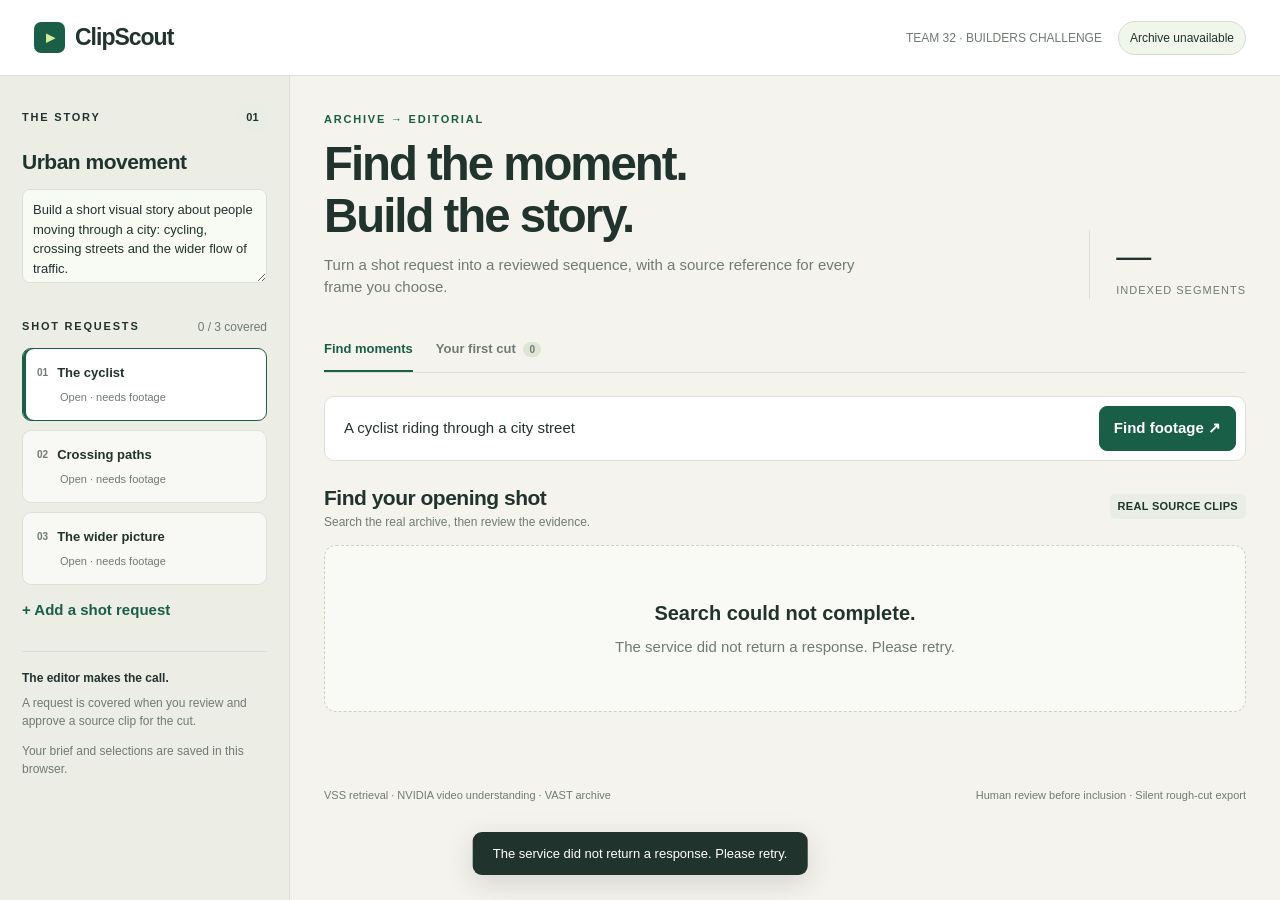
==== index.html @ ff52cc29 "Build ClipScout editorial desk with reviewed MP4 export" ====
<!doctype html>
<html lang="en">
<head><meta charset="utf-8"><meta name="viewport" content="width=device-width, initial-scale=1"><title>ClipScout — From a brief to a first cut</title>
<style>
:root{--ink:#20332d;--muted:#6f7b72;--paper:#f4f3ed;--line:#dddeda;--green:#195e46;--lime:#d4ee95;--orange:#d95b37}*{box-sizing:border-box}body{margin:0;background:var(--paper);color:var(--ink);font:15px/1.5 'Segoe UI',Arial,sans-serif}button,input,textarea{font:inherit}button{cursor:pointer;border:1px solid var(--line);background:white;border-radius:8px;padding:10px 14px;color:var(--ink);font-weight:600}button:hover{border-color:var(--green);background:#f1f6ed}button:disabled{opacity:.45;cursor:not-allowed}button.primary{background:var(--green);border-color:var(--green);color:white}button.dark{background:var(--ink);color:white;border-color:var(--ink)}button.small{font-size:12px;padding:6px 10px}button.text{background:transparent;border:0;padding:5px 0;color:var(--green)}input,textarea{border:1px solid var(--line);background:#fff;border-radius:8px;padding:10px;width:100%;color:var(--ink)}textarea{resize:vertical}h1,h2,h3,p{margin:0}h1{font-size:clamp(32px,3.7vw,52px);line-height:1.1;letter-spacing:-2px;font-weight:650}h2{font-size:21px;letter-spacing:-.5px}h3{font-size:16px}.muted{color:var(--muted)}.eyebrow{font-size:11px;letter-spacing:1.8px;font-weight:750;text-transform:uppercase}.tag{display:inline-block;font-size:11px;font-weight:650;padding:4px 8px;border-radius:5px;background:#e9eee5;letter-spacing:.3px}.pill{display:inline-flex;gap:8px;align-items:center;padding:7px 11px;border:1px solid #d3ddd1;border-radius:30px;background:#f1f6eb;font-size:12px}.dot{width:7px;height:7px;background:#6d9829;border-radius:50%}header{height:76px;background:#fff;border-bottom:1px solid var(--line);display:flex;align-items:center;justify-content:space-between;padding:0 34px;gap:20px}.brand{display:flex;align-items:center;gap:10px;font-size:23px;font-weight:750;letter-spacing:-1px}.brand-icon{height:31px;width:31px;border-radius:7px;background:var(--green);display:grid;place-items:center;color:var(--lime);font-size:17px}.header-right{display:flex;gap:16px;align-items:center}.team{font-size:12px;color:var(--muted)}.layout{display:grid;grid-template-columns:290px 1fr;min-height:calc(100vh - 76px)}aside{padding:29px 22px;background:#eceee6;border-right:1px solid var(--line)}.aside-top{display:flex;justify-content:space-between;align-items:center;margin-bottom:16px}.brief{font-size:13px;background:#f8faf4;min-height:94px}.section-label{margin:28px 0 12px;display:flex;justify-content:space-between;align-items:center}.shot{display:block;width:100%;text-align:left;padding:14px;margin-bottom:9px;background:#f8f9f4;border:1px solid #dce1d5;border-radius:9px;font-size:13px;font-weight:500}.shot.active{border-color:var(--green);box-shadow:inset 3px 0 var(--green);background:white}.shot-top{display:flex;gap:9px;align-items:center;margin-bottom:7px}.shot-number{font-size:10px;color:var(--muted);font-weight:700}.shot-state{display:block;font-size:11px;color:var(--muted);margin-left:23px}.shot-state.done{color:var(--green)}.aside-note{font-size:12px;color:var(--muted);margin-top:25px;border-top:1px solid var(--line);padding-top:17px}main{padding:35px 34px 24px;min-width:0}.hero{display:flex;align-items:flex-end;justify-content:space-between;gap:24px;margin-bottom:28px}.hero p{margin-top:12px;max-width:540px;color:var(--muted)}.hero .eyebrow{color:var(--green);margin-bottom:10px}.metric{flex-shrink:0;border-left:1px solid var(--line);padding-left:26px}.metric strong{font-size:35px;letter-spacing:-1px;font-weight:500}.metric p{font-size:11px;letter-spacing:1px;margin-top:0;text-transform:uppercase}.tabs{display:flex;gap:23px;border-bottom:1px solid var(--line);margin-bottom:23px}.tab{border:0;border-radius:0;padding:12px 0;background:transparent;font-size:13px;color:var(--muted);border-bottom:2px solid transparent}.tab.active{color:var(--green);border-color:var(--green)}.tab-count{font-size:10px;background:#dde5d5;padding:2px 6px;border-radius:20px;margin-left:4px}.searchbox{display:flex;gap:10px;background:#fff;padding:9px;border:1px solid var(--line);border-radius:10px}.searchbox input{border:0;outline:none;min-width:0}.searchbox button{flex-shrink:0}.results-head{display:flex;justify-content:space-between;align-items:center;margin:21px 0 14px;gap:15px}.results-head p{font-size:12px;color:var(--muted)}.grid{display:grid;grid-template-columns:repeat(3,minmax(0,1fr));gap:17px}.clip{border:1px solid var(--line);border-radius:11px;overflow:hidden;background:white}.preview{aspect-ratio:16/9;background:#1c2924;position:relative;cursor:pointer}.preview video{width:100%;height:100%;object-fit:contain;display:block}.preview .duration{position:absolute;bottom:9px;right:9px;background:#1b2829d9;color:white;padding:2px 6px;font-size:11px;border-radius:4px}.preview .play{position:absolute;inset:0;display:grid;place-items:center;pointer-events:none}.preview .play span{border:1px solid #ffffff88;background:#0005;color:white;border-radius:50%;width:38px;height:38px;display:grid;place-items:center;font-size:13px}.clip-body{padding:14px}.clip-top{display:flex;justify-content:space-between;gap:6px;align-items:center}.clip .location{font-size:11px;text-transform:uppercase;letter-spacing:1px;color:var(--green);font-weight:700}.score{font-size:10px;color:var(--muted)}.clip h3{margin:9px 0 7px;overflow-wrap:anywhere;font-size:13px}.description{font-size:12px;color:var(--muted);height:54px;overflow:hidden;display:-webkit-box;-webkit-line-clamp:3;-webkit-box-orient:vertical;line-height:18px}.clip-foot{border-top:1px solid #edf0e7;margin-top:13px;padding-top:11px;display:flex;align-items:center;justify-content:space-between;gap:8px;font-size:11px}.empty{padding:52px 20px;text-align:center;border:1px dashed #c9d1c1;border-radius:12px;background:#f9faf6;color:var(--muted)}.empty strong{display:block;color:var(--ink);font-size:20px;margin-bottom:8px}.loader{display:inline-block;width:19px;height:19px;border:2px solid #d6decf;border-top-color:var(--green);border-radius:50%;animation:spin .8s linear infinite;margin-right:8px;vertical-align:middle}@keyframes spin{to{transform:rotate(360deg)}}.statusbar{min-height:24px;font-size:12px;color:var(--muted);margin-top:16px}.cut-layout{display:grid;grid-template-columns:minmax(0,1fr) 310px;gap:24px}.cut-player{background:#182720;border-radius:12px;overflow:hidden;min-height:230px;display:grid;place-items:center;color:#b6c4b9}.cut-player video{width:100%;max-height:390px;display:block}.sequence{display:flex;gap:9px;margin-top:14px;overflow:auto;padding-bottom:8px}.sequence-item{min-width:145px;max-width:175px;background:#fff;border:1px solid var(--line);border-radius:8px;padding:12px;font-size:12px}.sequence-item.playing{border:2px solid var(--green)}.sequence-item .controls{display:flex;gap:5px;margin-top:11px}.export-box{background:white;border:1px solid var(--line);border-radius:12px;padding:20px}.export-box p{font-size:12px;color:var(--muted);margin:10px 0 16px}.export-box button{width:100%;margin-top:9px}.export-link{display:block;margin-top:10px;padding:11px;background:var(--lime);color:var(--ink);font-weight:700;text-align:center;border-radius:7px;text-decoration:none}.export-status{font-size:12px;margin-top:14px;overflow-wrap:anywhere}.provenance{font-size:12px;color:var(--muted);padding-top:20px;margin-top:25px;border-top:1px solid var(--line)}dialog{border:1px solid var(--line);border-radius:15px;width:min(880px,94vw);padding:0;box-shadow:0 30px 100px #10231f40;color:var(--ink)}dialog::backdrop{background:#16261fc0;backdrop-filter:blur(3px)}.dialog-head{padding:18px 22px;display:flex;justify-content:space-between;align-items:center;border-bottom:1px solid var(--line)}.review-grid{display:grid;grid-template-columns:1.25fr 1fr}.review-video{background:#15261f;display:flex;align-items:center}.review-video video{width:100%}.review-info{padding:22px;max-height:420px;overflow:auto}.review-info p{font-size:13px;margin:12px 0}.source{font:11px/1.5 Consolas,monospace;overflow-wrap:anywhere;background:#f1f4ed;padding:10px;border-radius:7px}.review-footer{padding:18px 22px;border-top:1px solid var(--line);display:flex;align-items:center;justify-content:space-between;gap:20px}.review-footer label{font-size:12px;display:flex;align-items:center;gap:8px}.review-footer input{width:auto}.toast{position:fixed;bottom:25px;left:50%;transform:translateX(-50%);background:#20332d;color:white;padding:12px 20px;border-radius:9px;box-shadow:0 8px 30px #0002;z-index:20;font-size:13px;max-width:90vw}.footer{font-size:11px;color:var(--muted);display:flex;justify-content:space-between;gap:16px;margin-top:35px}.hidden{display:none!important}@media(max-width:1200px){.grid{grid-template-columns:repeat(2,minmax(0,1fr))}.layout{grid-template-columns:255px 1fr}.cut-layout{grid-template-columns:1fr}.hero .metric{display:none}}@media(max-width:760px){header{padding:0 18px}.layout{display:block}aside{border-right:0;border-bottom:1px solid var(--line);padding:20px}.shot-list{display:flex;gap:8px;overflow:auto}.shot{min-width:190px}.aside-note,.section-label{margin-top:14px}main{padding:24px 18px}.grid{grid-template-columns:1fr}.header-right .team{display:none}.review-grid{grid-template-columns:1fr}.review-info{max-height:260px}.review-footer{align-items:flex-start}.hero h1{font-size:36px}.footer{flex-direction:column}}
</style></head>
<body>
<header><div class="brand"><span class="brand-icon">▸</span>ClipScout</div><div class="header-right"><span class="team">TEAM 32 · BUILDERS CHALLENGE</span><span class="pill" id="connection"><span class="dot"></span>Connecting to archive</span></div></header>
<div class="layout"><aside><div class="aside-top"><span class="eyebrow">The story</span><span class="tag">01</span></div><h2 style="margin-bottom:12px">Urban movement</h2><label class="hidden" for="brief">Story brief</label><textarea id="brief" class="brief" aria-label="Story brief">Build a short visual story about people moving through a city: cycling, crossing streets and the wider flow of traffic.</textarea><div class="section-label"><span class="eyebrow">Shot requests</span><span class="muted" id="coverage" style="font-size:12px">0 / 3 covered</span></div><div id="shot-list" class="shot-list"></div><button id="add-shot" class="text">+ Add a shot request</button><div class="aside-note"><strong style="color:var(--ink)">The editor makes the call.</strong><p style="margin-top:7px">A request is covered when you review and approve a source clip for the cut.</p><p style="margin-top:12px">Your brief and selections are saved in this browser.</p></div></aside>
<main><section class="hero"><div><div class="eyebrow">Archive → editorial</div><h1>Find the moment.<br>Build the story.</h1><p>Turn a shot request into a reviewed sequence, with a source reference for every frame you choose.</p></div><div class="metric"><strong id="archive-count">—</strong><p>Indexed segments</p></div></section>
<nav class="tabs"><button id="find-tab" class="tab active">Find moments</button><button id="cut-tab" class="tab">Your first cut <span class="tab-count" id="cut-count">0</span></button></nav>
<section id="find-panel"><form id="search-form" class="searchbox"><input id="query" aria-label="Describe a shot" placeholder="Describe the scene your story needs…" maxlength="600"><button id="search-button" class="primary" type="submit">Find footage ↗</button></form><div class="results-head"><div><h2 id="result-title">Find your opening shot</h2><p id="result-subtitle">Search the real archive, then review the evidence.</p></div><span class="tag">REAL SOURCE CLIPS</span></div><div id="results" class="grid"></div><button id="mark-gap" class="small hidden" style="margin-top:16px">None fit — mark a scene gap</button><div id="search-state" class="statusbar"></div></section>
<section id="cut-panel" class="hidden"><div class="results-head"><div><h2>Your reviewed sequence</h2><p id="cut-summary">Only editor-approved clips appear here.</p></div><button id="play-cut" class="small">▶ Play sequence</button></div><div class="cut-layout"><div><div class="cut-player"><video id="cut-video" controls playsinline class="hidden"></video><span id="cut-placeholder">Review a clip to begin your first cut.</span></div><div id="sequence" class="sequence"></div></div><div class="export-box"><span class="eyebrow">Deliver a cut</span><h2 style="margin-top:8px">Ready for review.</h2><p>Export the selected shots in order as a silent 720p MP4. Source IDs and original In/Out points travel with the shot list.</p><button id="render-button" class="primary" disabled>Render MP4</button><button id="shotlist-button" disabled>Download source shot list</button><div id="export-status" class="export-status"></div></div></div><div class="provenance">Archive montage: sources may come from different locations and capture times. Timecodes refer to the original parent clips. This sequence does not imply a continuous event.</div></section>
<div class="footer"><span>VSS retrieval · NVIDIA video understanding · VAST archive</span><span>Human review before inclusion · Silent rough-cut export</span></div></main></div>
<dialog id="review"><div class="dialog-head"><div><span class="eyebrow">Evidence review</span><h3 id="review-title" style="margin-top:4px"></h3></div><button id="close-review" class="small" aria-label="Close review">✕</button></div><div class="review-grid"><div class="review-video"><video id="review-video" controls playsinline></video></div><div class="review-info"><span class="tag" id="review-location"></span><p id="review-range"></p><p id="review-description"></p><p class="muted">AI-generated description. Verify what is visible in the clip.</p><div class="source" id="review-source"></div></div></div><div class="review-footer"><label><input type="checkbox" id="verified">I reviewed this clip and it fits the shot request.</label><button id="approve" class="primary" disabled>Approve for cut</button></div></dialog>
<dialog id="add-dialog"><div class="dialog-head"><h2>Add a shot request</h2><button id="close-add" class="small">✕</button></div><form id="add-form" style="padding:22px"><label for="new-label">Short label</label><input id="new-label" required maxlength="50" placeholder="e.g. Establishing shot" style="margin:6px 0 15px"><label for="new-query">Describe what should be visible</label><textarea id="new-query" required minlength="3" maxlength="600" placeholder="e.g. A wide view of vehicles moving through an intersection" style="margin:6px 0 15px"></textarea><button class="primary" type="submit">Add request</button></form></dialog>
<div id="toast" class="toast hidden" role="status"></div>
<script>
'use strict';
const $=id=>document.getElementById(id), esc=s=>String(s??'').replace(/[&<>"']/g,c=>({'&':'&amp;','<':'&lt;','>':'&gt;','"':'&quot;',"'":'&#39;'}[c]));
const base=location.pathname.includes('/app')?location.pathname.slice(0,location.pathname.indexOf('/app')+4):'';
const api=(p)=>base+'/api/'+p, media=id=>api('media?id='+encodeURIComponent(id));
const defaults=[{id:'cyclist',label:'The cyclist',query:'A cyclist riding through a city street'},{id:'crossing',label:'Crossing paths',query:'Pedestrians crossing a street at a crosswalk'},{id:'traffic',label:'The wider picture',query:'A wide view of moving traffic on a highway'}];
let saved={};try{saved=JSON.parse(localStorage.getItem('clipscout-editorial-v1')||'{}')}catch(e){}
let shots=Array.isArray(saved.shots)&&saved.shots.length?saved.shots:defaults, cut=Array.isArray(saved.cut)?saved.cut:[], active=shots[0].id, results=[], reviewing=null, busy=false, playIndex=0, playingSequence=false, renderJob=null;
if(saved.brief)$('brief').value=saved.brief;
const fmt=s=>`${Math.floor(s/60).toString().padStart(2,'0')}:${Math.floor(s%60).toString().padStart(2,'0')}`;
function save(){try{localStorage.setItem('clipscout-editorial-v1',JSON.stringify({shots,cut,brief:$('brief').value}))}catch(e){notify('Browser storage is unavailable; export your shot list before leaving.')}}
function notify(s){$('toast').textContent=s;$('toast').classList.remove('hidden');clearTimeout(notify.t);notify.t=setTimeout(()=>$('toast').classList.add('hidden'),5000)}
async function request(path,body){const res=await fetch(api(path),body?{method:'POST',headers:{'Content-Type':'application/json'},body:JSON.stringify(body)}:{});let data;try{data=await res.json()}catch(e){throw Error('The service did not return a response. Please retry.')}if(!res.ok)throw Error(data.error||'Request failed');return data}
function drawShots(){const covered=shots.filter(s=>cut.some(c=>c.shotId===s.id)).length;$('coverage').textContent=`${covered} / ${shots.length} covered`;$('shot-list').innerHTML=shots.map((s,i)=>{const done=cut.some(c=>c.shotId===s.id);return `<button class="shot ${s.id===active?'active':''}" data-shot="${esc(s.id)}"><span class="shot-top"><span class="shot-number">${String(i+1).padStart(2,'0')}</span><strong>${esc(s.label)}</strong></span><span class="shot-state ${done?'done':''}">${done?'✓ Reviewed footage selected':s.gap?'Scene gap · needs new footage':s.candidates?'Candidates found · review needed':'Open · needs footage'}</span></button>`}).join('');$('cut-count').textContent=cut.length;for(const b of document.querySelectorAll('[data-shot]'))b.onclick=()=>{if(busy)return;active=b.dataset.shot;$('query').value=shots.find(s=>s.id===active).query;drawShots();showTab('find');search()}}
function showTab(tab){$('find-panel').classList.toggle('hidden',tab!=='find');$('cut-panel').classList.toggle('hidden',tab!=='cut');$('find-tab').classList.toggle('active',tab==='find');$('cut-tab').classList.toggle('active',tab==='cut');if(tab==='cut')drawCut();else{$('cut-video').pause();playingSequence=false}}
function drawResults(){if(!results.length){$('results').innerHTML='<div class="empty" style="grid-column:1/-1"><strong>No matching footage found.</strong>Try a more visible action or a broader description. This shot stays open.</div>';return} $('results').innerHTML=results.map((c,i)=>`<article class="clip"><div class="preview" data-review="${i}"><video preload="metadata" muted playsinline src="${media(c.id)}#t=0.1"></video><div class="play"><span>▶</span></div><span class="duration">${c.duration.toFixed(0)}s</span></div><div class="clip-body"><div class="clip-top"><span class="location">${esc(c.location.replaceAll('_',' '))}</span><span class="score">Similarity ${c.similarity.toFixed(2)}</span></div><h3>${esc(c.camera)}</h3><p class="description">${esc(c.reason)}</p><div class="clip-foot"><span>${fmt(c.in)}–${fmt(c.out)} · source</span><button class="small" data-review="${i}">Review clip ↗</button></div></div></article>`).join('');for(const b of document.querySelectorAll('[data-review]'))b.onclick=()=>openReview(results[+b.dataset.review])}
async function search(){if(busy)return;const query=$('query').value.trim();if(query.length<3)return notify('Describe a shot in at least three characters.');busy=true;$('mark-gap').classList.add('hidden');$('search-button').disabled=true;$('search-button').textContent='Searching…';$('results').innerHTML='<div class="empty" style="grid-column:1/-1"><span class="loader"></span>Finding source footage in the VSS archive…</div>';$('search-state').textContent='';const shot=shots.find(s=>s.id===active);shot.query=query;try{const data=await request('search',{query});results=data.clips;shot.candidates=results.length;shot.gap=!results.length;$('mark-gap').classList.toggle('hidden',!results.length||cut.some(c=>c.shotId===active));drawShots();save();drawResults();$('result-title').textContent=`Candidates for “${shot.label}”`;$('result-subtitle').textContent=`${results.length} source clips · ${(data.elapsed_ms/1000).toFixed(1)}s search`;$('search-state').textContent='Similarity is a ranking score, not a probability. Review the clip before adding it.'}catch(e){$('results').innerHTML='<div class="empty" style="grid-column:1/-1"><strong>Search could not complete.</strong><span id="search-error"></span></div>';$('search-error').textContent=e.message}finally{busy=false;$('search-button').disabled=false;$('search-button').textContent='Find footage ↗'}}
function openReview(clip){reviewing=clip;$('review-title').textContent=shots.find(s=>s.id===active).label;$('review-location').textContent=`${clip.location.replaceAll('_',' ')} · ${clip.camera}`;$('review-range').textContent=`Source ${fmt(clip.in)} → ${fmt(clip.out)} · ${clip.duration.toFixed(1)} seconds`;$('review-description').textContent=clip.reason;$('review-source').textContent=clip.source;$('verified').checked=false;$('approve').disabled=true;$('review-video').src=media(clip.id);$('review').showModal()}
function invalidateExport(){renderJob=null;$('export-status').replaceChildren();$('render-button').disabled=cut.length===0}
$('mark-gap').onclick=()=>{const shot=shots.find(s=>s.id===active);if(cut.some(c=>c.shotId===active))return;shot.gap=true;shot.candidates=0;save();drawShots();$('search-state').textContent='Scene gap recorded: this request needs new footage or a revised brief. No substitute was added to the cut.';$('mark-gap').classList.add('hidden');notify('Scene gap saved. The request stays open.')};
function approve(){if(!$('verified').checked||!reviewing)return;if(cut.some(c=>c.id===reviewing.id)){notify('This source clip is already in the cut.');return}cut.push({...reviewing,shotId:active,shotLabel:shots.find(s=>s.id===active).label,approvedAt:new Date().toISOString()});save();drawShots();invalidateExport();$('review').close();notify('Reviewed clip added to your first cut.')}
function drawCut(){$('cut-summary').textContent=cut.length?`${cut.length} reviewed shots · ${cut.reduce((n,c)=>n+c.duration,0).toFixed(0)} seconds · reorder before export`:'Only editor-approved clips appear here.';$('play-cut').disabled=!cut.length;$('render-button').disabled=!cut.length||!!renderJob;$('shotlist-button').disabled=!cut.length;$('cut-placeholder').classList.toggle('hidden',!!cut.length);$('cut-video').classList.toggle('hidden',!cut.length);if(cut.length&&!playingSequence){playIndex=Math.min(playIndex,cut.length-1);$('cut-video').src=media(cut[playIndex].id)}$('sequence').innerHTML=cut.map((c,i)=>`<div class="sequence-item ${playingSequence&&i===playIndex?'playing':''}"><span class="eyebrow">SHOT ${i+1}</span><h3 style="font-size:13px;margin:7px 0">${esc(c.shotLabel)}</h3><span class="muted">${fmt(c.in)}–${fmt(c.out)} · ${c.duration.toFixed(0)}s</span><div class="controls"><button class="small" aria-label="Move shot ${i+1} earlier" data-move="${i}" data-direction="-1" ${i===0?'disabled':''}>←</button><button class="small" aria-label="Move shot ${i+1} later" data-move="${i}" data-direction="1" ${i===cut.length-1?'disabled':''}>→</button><button class="small" aria-label="Remove shot ${i+1}" data-remove="${i}">✕</button></div></div>`).join('');for(const b of document.querySelectorAll('[data-move]'))b.onclick=()=>{const i=+b.dataset.move,j=i+(+b.dataset.direction);[cut[i],cut[j]]=[cut[j],cut[i]];changedCut()};for(const b of document.querySelectorAll('[data-remove]'))b.onclick=()=>{cut.splice(+b.dataset.remove,1);changedCut()}}
function changedCut(){playingSequence=false;$('cut-video').pause();playIndex=0;save();drawShots();invalidateExport();drawCut()}
function playShot(i){if(i>=cut.length){playingSequence=false;drawCut();return}playIndex=i;$('cut-video').src=media(cut[i].id);$('cut-video').play().catch(()=>notify('Press Play in the video to continue.'));for(const [n,el] of [...document.querySelectorAll('.sequence-item')].entries())el.classList.toggle('playing',n===i)}
function shotlist(){let offset=0;return {title:'ClipScout — Urban movement',brief:$('brief').value,mode:'reviewed_archive_montage',audio:'silent',shots:cut.map((c,i)=>{const start=offset;offset+=c.duration;return {order:i+1,request:c.shotLabel,source_id:c.id,source:c.source,original_video:c.original_video,camera:c.camera,location:c.location,source_in_sec:c.in,source_out_sec:c.out,cut_in_sec:start,cut_out_sec:offset,approved_at:c.approvedAt}})}}
function downloadList(){const url=URL.createObjectURL(new Blob([JSON.stringify(shotlist(),null,2)],{type:'application/json'}));const a=document.createElement('a');a.href=url;a.download='ClipScout_Source_Shot_List.json';a.click();setTimeout(()=>URL.revokeObjectURL(url),1000)}
async function render(){if(!cut.length||renderJob)return;$('render-button').disabled=true;$('export-status').textContent='Starting export…';try{const job=await request('render',{clip_ids:cut.map(c=>c.id)});renderJob=job.id;const poll=async()=>{if(renderJob!==job.id)return;try{const current=await request('jobs/'+job.id);if(current.status==='done'){$('export-status').innerHTML=`<strong>MP4 ready · ${current.duration_sec}s</strong><a class="export-link" href="${api('jobs/'+job.id+'/download')}">Download MP4 ↓</a><a class="export-link" href="${api('jobs/'+job.id+'/sources')}" download="ClipScout_Source_Shot_List.json">Source shot list ↓</a><p style="margin-bottom:0">Download the source shot list alongside your video.</p>`;return}if(current.status==='error')throw Error(current.error);$('export-status').textContent=`Normalizing and assembling ${current.completed} / ${current.total} shots…`;setTimeout(poll,2000)}catch(e){renderJob=null;$('render-button').disabled=false;$('export-status').textContent=e.message}};poll()}catch(e){renderJob=null;$('render-button').disabled=false;$('export-status').textContent=e.message}}
$('find-tab').onclick=()=>showTab('find');$('cut-tab').onclick=()=>showTab('cut');$('search-form').onsubmit=e=>{e.preventDefault();search()};$('brief').oninput=save;$('close-review').onclick=()=>$('review').close();$('review').onclose=()=>{$('review-video').pause();$('review-video').removeAttribute('src');$('review-video').load()};$('verified').onchange=()=>$('approve').disabled=!$('verified').checked;$('approve').onclick=approve;$('play-cut').onclick=()=>{playingSequence=true;playShot(0)};$('cut-video').onended=()=>{if(playingSequence)playShot(playIndex+1)};$('cut-video').onerror=()=>{if(cut.length)notify('This cached clip is unavailable. Search again to refresh it.')};$('render-button').onclick=render;$('shotlist-button').onclick=downloadList;$('add-shot').onclick=()=>{if(shots.length>=12)return notify('Keep this cut focused: up to 12 shot requests.');$('add-dialog').showModal()};$('close-add').onclick=()=>$('add-dialog').close();$('add-form').onsubmit=e=>{e.preventDefault();const label=$('new-label').value.trim(),query=$('new-query').value.trim();if(!label||query.length<3)return;const shot={id:crypto.randomUUID(),label,query};shots.push(shot);active=shot.id;$('query').value=query;save();drawShots();$('add-dialog').close();$('add-form').reset();showTab('find');search()};
drawShots();$('query').value=shots[0].query;request('status').then(s=>{$('connection').innerHTML='<span class="dot"></span>Archive connected';$('archive-count').textContent=Number(s.clips).toLocaleString()}).catch(e=>{$('connection').textContent='Archive unavailable';notify(e.message)});search();
</script></body></html>
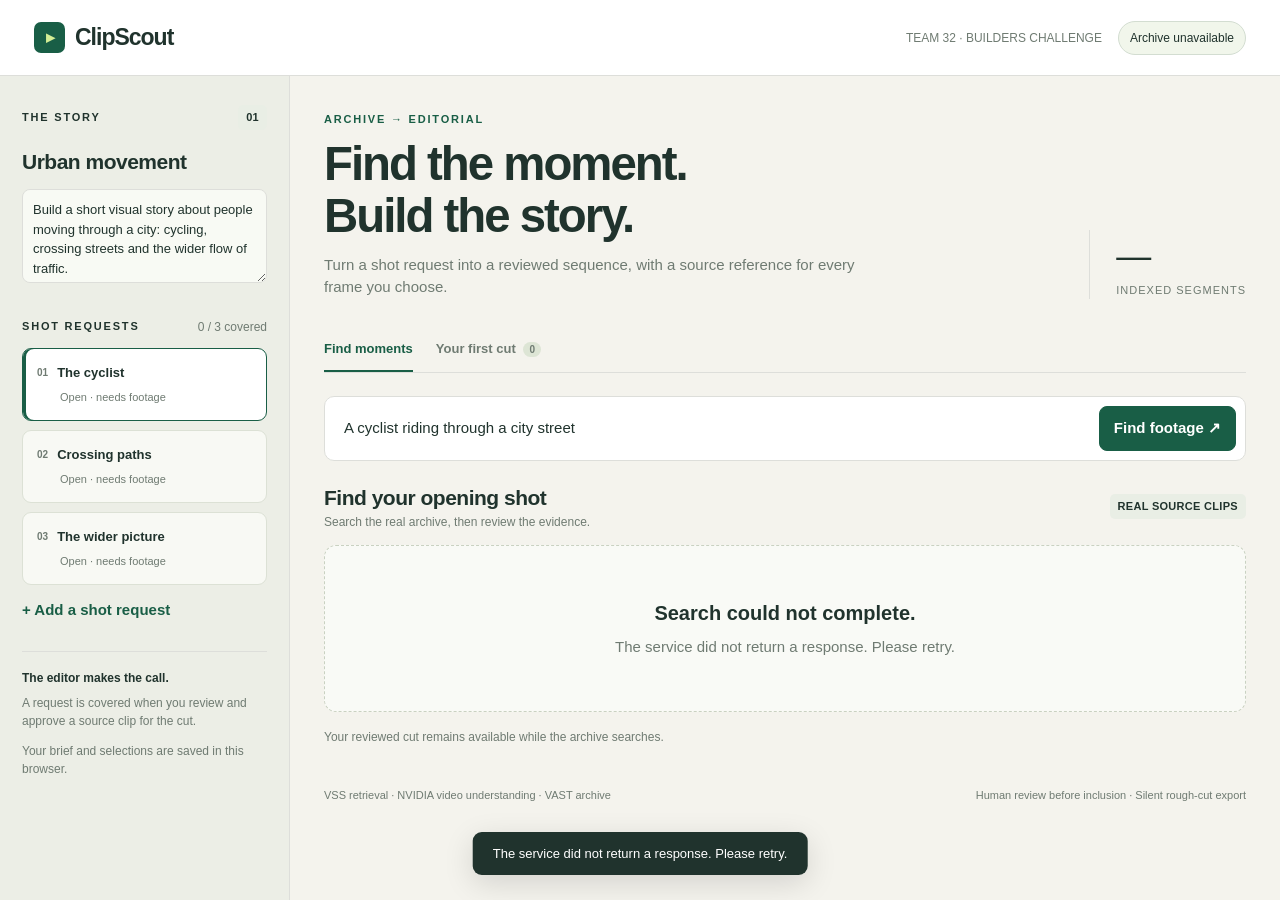
==== commit cdf656c3: "Stabilize background search, source exports and deployment recovery" ====
--- a/index.html
+++ b/index.html
@@ -31,17 +31,47 @@
 function drawShots(){const covered=shots.filter(s=>cut.some(c=>c.shotId===s.id)).length;$('coverage').textContent=`${covered} / ${shots.length} covered`;$('shot-list').innerHTML=shots.map((s,i)=>{const done=cut.some(c=>c.shotId===s.id);return `<button class="shot ${s.id===active?'active':''}" data-shot="${esc(s.id)}"><span class="shot-top"><span class="shot-number">${String(i+1).padStart(2,'0')}</span><strong>${esc(s.label)}</strong></span><span class="shot-state ${done?'done':''}">${done?'✓ Reviewed footage selected':s.gap?'Scene gap · needs new footage':s.candidates?'Candidates found · review needed':'Open · needs footage'}</span></button>`}).join('');$('cut-count').textContent=cut.length;for(const b of document.querySelectorAll('[data-shot]'))b.onclick=()=>{if(busy)return;active=b.dataset.shot;$('query').value=shots.find(s=>s.id===active).query;drawShots();showTab('find');search()}}
 function showTab(tab){$('find-panel').classList.toggle('hidden',tab!=='find');$('cut-panel').classList.toggle('hidden',tab!=='cut');$('find-tab').classList.toggle('active',tab==='find');$('cut-tab').classList.toggle('active',tab==='cut');if(tab==='cut')drawCut();else{$('cut-video').pause();playingSequence=false}}
 function drawResults(){if(!results.length){$('results').innerHTML='<div class="empty" style="grid-column:1/-1"><strong>No matching footage found.</strong>Try a more visible action or a broader description. This shot stays open.</div>';return} $('results').innerHTML=results.map((c,i)=>`<article class="clip"><div class="preview" data-review="${i}"><video preload="metadata" muted playsinline src="${media(c.id)}#t=0.1"></video><div class="play"><span>▶</span></div><span class="duration">${c.duration.toFixed(0)}s</span></div><div class="clip-body"><div class="clip-top"><span class="location">${esc(c.location.replaceAll('_',' '))}</span><span class="score">Similarity ${c.similarity.toFixed(2)}</span></div><h3>${esc(c.camera)}</h3><p class="description">${esc(c.reason)}</p><div class="clip-foot"><span>${fmt(c.in)}–${fmt(c.out)} · source</span><button class="small" data-review="${i}">Review clip ↗</button></div></div></article>`).join('');for(const b of document.querySelectorAll('[data-review]'))b.onclick=()=>openReview(results[+b.dataset.review])}
-async function search(){if(busy)return;const query=$('query').value.trim();if(query.length<3)return notify('Describe a shot in at least three characters.');busy=true;$('mark-gap').classList.add('hidden');$('search-button').disabled=true;$('search-button').textContent='Searching…';$('results').innerHTML='<div class="empty" style="grid-column:1/-1"><span class="loader"></span>Finding source footage in the VSS archive…</div>';$('search-state').textContent='';const shot=shots.find(s=>s.id===active);shot.query=query;try{const data=await request('search',{query});results=data.clips;shot.candidates=results.length;shot.gap=!results.length;$('mark-gap').classList.toggle('hidden',!results.length||cut.some(c=>c.shotId===active));drawShots();save();drawResults();$('result-title').textContent=`Candidates for “${shot.label}”`;$('result-subtitle').textContent=`${results.length} source clips · ${(data.elapsed_ms/1000).toFixed(1)}s search`;$('search-state').textContent='Similarity is a ranking score, not a probability. Review the clip before adding it.'}catch(e){$('results').innerHTML='<div class="empty" style="grid-column:1/-1"><strong>Search could not complete.</strong><span id="search-error"></span></div>';$('search-error').textContent=e.message}finally{busy=false;$('search-button').disabled=false;$('search-button').textContent='Find footage ↗'}}
+async function search(refresh=false){
+ if(busy)return;
+ const query=$('query').value.trim();if(query.length<3)return notify('Describe a shot in at least three characters.');
+ busy=true;$('mark-gap').classList.add('hidden');$('search-button').disabled=true;$('search-button').textContent='Searching…';
+ $('results').innerHTML='<div class="empty" style="grid-column:1/-1"><span class="loader"></span>Finding source footage in the VSS archive…</div>';
+ $('search-state').textContent='Your reviewed cut remains available while the archive searches.';
+ const shot=shots.find(s=>s.id===active);shot.query=query;const started=Date.now();
+ try{
+  let job=await request('search/start',{query,refresh});
+  while(job.status==='running'){
+   $('result-subtitle').textContent=`Searching the archive · ${Math.floor((Date.now()-started)/1000)} seconds`;
+   await new Promise(resolve=>setTimeout(resolve,1500));job=await request('search-jobs/'+job.id);
+  }
+  if(job.status!=='done')throw Error(job.error||'Search could not complete. Please retry.');
+  const data=job.result;results=data.clips;shot.candidates=results.length;shot.gap=!results.length;
+  $('mark-gap').classList.toggle('hidden',!results.length||cut.some(c=>c.shotId===active));drawShots();save();drawResults();
+  $('result-title').textContent=`Candidates for “${shot.label}”`;
+  const age=Math.max(0,Math.floor((Date.now()/1000-data.retrieved_at)/60));
+  $('result-subtitle').textContent=`${results.length} source clips · ${data.cached?'Recent results · '+(age?age+' min ago':'less than a minute ago'):(data.elapsed_ms/1000).toFixed(1)+'s search'}`;
+  $('search-state').textContent='Similarity is a ranking score, not a probability. Review the clip before adding it. ';
+  const fresh=document.createElement('button');fresh.className='text';fresh.textContent='Refresh from archive';fresh.onclick=()=>search(true);$('search-state').append(fresh);
+ }catch(e){$('results').innerHTML='<div class="empty" style="grid-column:1/-1"><strong>Search could not complete.</strong><span id="search-error"></span></div>';$('search-error').textContent=e.message}
+ finally{busy=false;$('search-button').disabled=false;$('search-button').textContent='Find footage ↗'}
+}
 function openReview(clip){reviewing=clip;$('review-title').textContent=shots.find(s=>s.id===active).label;$('review-location').textContent=`${clip.location.replaceAll('_',' ')} · ${clip.camera}`;$('review-range').textContent=`Source ${fmt(clip.in)} → ${fmt(clip.out)} · ${clip.duration.toFixed(1)} seconds`;$('review-description').textContent=clip.reason;$('review-source').textContent=clip.source;$('verified').checked=false;$('approve').disabled=true;$('review-video').src=media(clip.id);$('review').showModal()}
-function invalidateExport(){renderJob=null;$('export-status').replaceChildren();$('render-button').disabled=cut.length===0}
+function invalidateExport(){renderJob=null;$('source-list-download')?.remove();$('export-status').replaceChildren();$('render-button').disabled=cut.length===0}
 $('mark-gap').onclick=()=>{const shot=shots.find(s=>s.id===active);if(cut.some(c=>c.shotId===active))return;shot.gap=true;shot.candidates=0;save();drawShots();$('search-state').textContent='Scene gap recorded: this request needs new footage or a revised brief. No substitute was added to the cut.';$('mark-gap').classList.add('hidden');notify('Scene gap saved. The request stays open.')};
 function approve(){if(!$('verified').checked||!reviewing)return;if(cut.some(c=>c.id===reviewing.id)){notify('This source clip is already in the cut.');return}cut.push({...reviewing,shotId:active,shotLabel:shots.find(s=>s.id===active).label,approvedAt:new Date().toISOString()});save();drawShots();invalidateExport();$('review').close();notify('Reviewed clip added to your first cut.')}
 function drawCut(){$('cut-summary').textContent=cut.length?`${cut.length} reviewed shots · ${cut.reduce((n,c)=>n+c.duration,0).toFixed(0)} seconds · reorder before export`:'Only editor-approved clips appear here.';$('play-cut').disabled=!cut.length;$('render-button').disabled=!cut.length||!!renderJob;$('shotlist-button').disabled=!cut.length;$('cut-placeholder').classList.toggle('hidden',!!cut.length);$('cut-video').classList.toggle('hidden',!cut.length);if(cut.length&&!playingSequence){playIndex=Math.min(playIndex,cut.length-1);$('cut-video').src=media(cut[playIndex].id)}$('sequence').innerHTML=cut.map((c,i)=>`<div class="sequence-item ${playingSequence&&i===playIndex?'playing':''}"><span class="eyebrow">SHOT ${i+1}</span><h3 style="font-size:13px;margin:7px 0">${esc(c.shotLabel)}</h3><span class="muted">${fmt(c.in)}–${fmt(c.out)} · ${c.duration.toFixed(0)}s</span><div class="controls"><button class="small" aria-label="Move shot ${i+1} earlier" data-move="${i}" data-direction="-1" ${i===0?'disabled':''}>←</button><button class="small" aria-label="Move shot ${i+1} later" data-move="${i}" data-direction="1" ${i===cut.length-1?'disabled':''}>→</button><button class="small" aria-label="Remove shot ${i+1}" data-remove="${i}">✕</button></div></div>`).join('');for(const b of document.querySelectorAll('[data-move]'))b.onclick=()=>{const i=+b.dataset.move,j=i+(+b.dataset.direction);[cut[i],cut[j]]=[cut[j],cut[i]];changedCut()};for(const b of document.querySelectorAll('[data-remove]'))b.onclick=()=>{cut.splice(+b.dataset.remove,1);changedCut()}}
 function changedCut(){playingSequence=false;$('cut-video').pause();playIndex=0;save();drawShots();invalidateExport();drawCut()}
 function playShot(i){if(i>=cut.length){playingSequence=false;drawCut();return}playIndex=i;$('cut-video').src=media(cut[i].id);$('cut-video').play().catch(()=>notify('Press Play in the video to continue.'));for(const [n,el] of [...document.querySelectorAll('.sequence-item')].entries())el.classList.toggle('playing',n===i)}
 function shotlist(){let offset=0;return {title:'ClipScout — Urban movement',brief:$('brief').value,mode:'reviewed_archive_montage',audio:'silent',shots:cut.map((c,i)=>{const start=offset;offset+=c.duration;return {order:i+1,request:c.shotLabel,source_id:c.id,source:c.source,original_video:c.original_video,camera:c.camera,location:c.location,source_in_sec:c.in,source_out_sec:c.out,cut_in_sec:start,cut_out_sec:offset,approved_at:c.approvedAt}})}}
-function downloadList(){const url=URL.createObjectURL(new Blob([JSON.stringify(shotlist(),null,2)],{type:'application/json'}));const a=document.createElement('a');a.href=url;a.download='ClipScout_Source_Shot_List.json';a.click();setTimeout(()=>URL.revokeObjectURL(url),1000)}
-async function render(){if(!cut.length||renderJob)return;$('render-button').disabled=true;$('export-status').textContent='Starting export…';try{const job=await request('render',{clip_ids:cut.map(c=>c.id)});renderJob=job.id;const poll=async()=>{if(renderJob!==job.id)return;try{const current=await request('jobs/'+job.id);if(current.status==='done'){$('export-status').innerHTML=`<strong>MP4 ready · ${current.duration_sec}s</strong><a class="export-link" href="${api('jobs/'+job.id+'/download')}">Download MP4 ↓</a><a class="export-link" href="${api('jobs/'+job.id+'/sources')}" download="ClipScout_Source_Shot_List.json">Source shot list ↓</a><p style="margin-bottom:0">Download the source shot list alongside your video.</p>`;return}if(current.status==='error')throw Error(current.error);$('export-status').textContent=`Normalizing and assembling ${current.completed} / ${current.total} shots…`;setTimeout(poll,2000)}catch(e){renderJob=null;$('render-button').disabled=false;$('export-status').textContent=e.message}};poll()}catch(e){renderJob=null;$('render-button').disabled=false;$('export-status').textContent=e.message}}
+function exportPayload(){return {clip_ids:cut.map(c=>c.id),labels:Object.fromEntries(cut.map(c=>[c.id,c.shotLabel])),brief:$('brief').value}}
+async function downloadList(){
+ if(!cut.length)return;$('shotlist-button').disabled=true;
+ try{const data=await request('source-list',exportPayload());let link=$('source-list-download');
+  if(!link){link=document.createElement('a');link.id='source-list-download';link.className='export-link';$('shotlist-button').after(link)}
+  link.href=api(data.download_path);link.download='ClipScout_Source_Shot_List.json';link.textContent='Save source shot list ↓';notify('Source list ready. Use the save link to download it.');
+ }catch(e){notify(e.message)}finally{$('shotlist-button').disabled=!cut.length}
+}
+async function render(){if(!cut.length||renderJob)return;$('render-button').disabled=true;$('export-status').textContent='Starting export…';try{const job=await request('render',exportPayload());renderJob=job.id;const poll=async()=>{if(renderJob!==job.id)return;try{const current=await request('jobs/'+job.id);if(current.status==='done'){$('export-status').innerHTML=`<strong>MP4 ready · ${current.duration_sec}s</strong><a class="export-link" href="${api('jobs/'+job.id+'/download')}">Download MP4 ↓</a><a class="export-link" href="${api('jobs/'+job.id+'/sources')}" download="ClipScout_Source_Shot_List.json">Source shot list ↓</a><p style="margin-bottom:0">Download the source shot list alongside your video.</p>`;return}if(current.status==='error')throw Error(current.error);$('export-status').textContent=`Normalizing and assembling ${current.completed} / ${current.total} shots…`;setTimeout(poll,2000)}catch(e){renderJob=null;$('render-button').disabled=false;$('export-status').textContent=e.message}};poll()}catch(e){renderJob=null;$('render-button').disabled=false;$('export-status').textContent=e.message}}
 $('find-tab').onclick=()=>showTab('find');$('cut-tab').onclick=()=>showTab('cut');$('search-form').onsubmit=e=>{e.preventDefault();search()};$('brief').oninput=save;$('close-review').onclick=()=>$('review').close();$('review').onclose=()=>{$('review-video').pause();$('review-video').removeAttribute('src');$('review-video').load()};$('verified').onchange=()=>$('approve').disabled=!$('verified').checked;$('approve').onclick=approve;$('play-cut').onclick=()=>{playingSequence=true;playShot(0)};$('cut-video').onended=()=>{if(playingSequence)playShot(playIndex+1)};$('cut-video').onerror=()=>{if(cut.length)notify('This cached clip is unavailable. Search again to refresh it.')};$('render-button').onclick=render;$('shotlist-button').onclick=downloadList;$('add-shot').onclick=()=>{if(shots.length>=12)return notify('Keep this cut focused: up to 12 shot requests.');$('add-dialog').showModal()};$('close-add').onclick=()=>$('add-dialog').close();$('add-form').onsubmit=e=>{e.preventDefault();const label=$('new-label').value.trim(),query=$('new-query').value.trim();if(!label||query.length<3)return;const shot={id:crypto.randomUUID(),label,query};shots.push(shot);active=shot.id;$('query').value=query;save();drawShots();$('add-dialog').close();$('add-form').reset();showTab('find');search()};
 drawShots();$('query').value=shots[0].query;request('status').then(s=>{$('connection').innerHTML='<span class="dot"></span>Archive connected';$('archive-count').textContent=Number(s.clips).toLocaleString()}).catch(e=>{$('connection').textContent='Archive unavailable';notify(e.message)});search();
 </script></body></html>
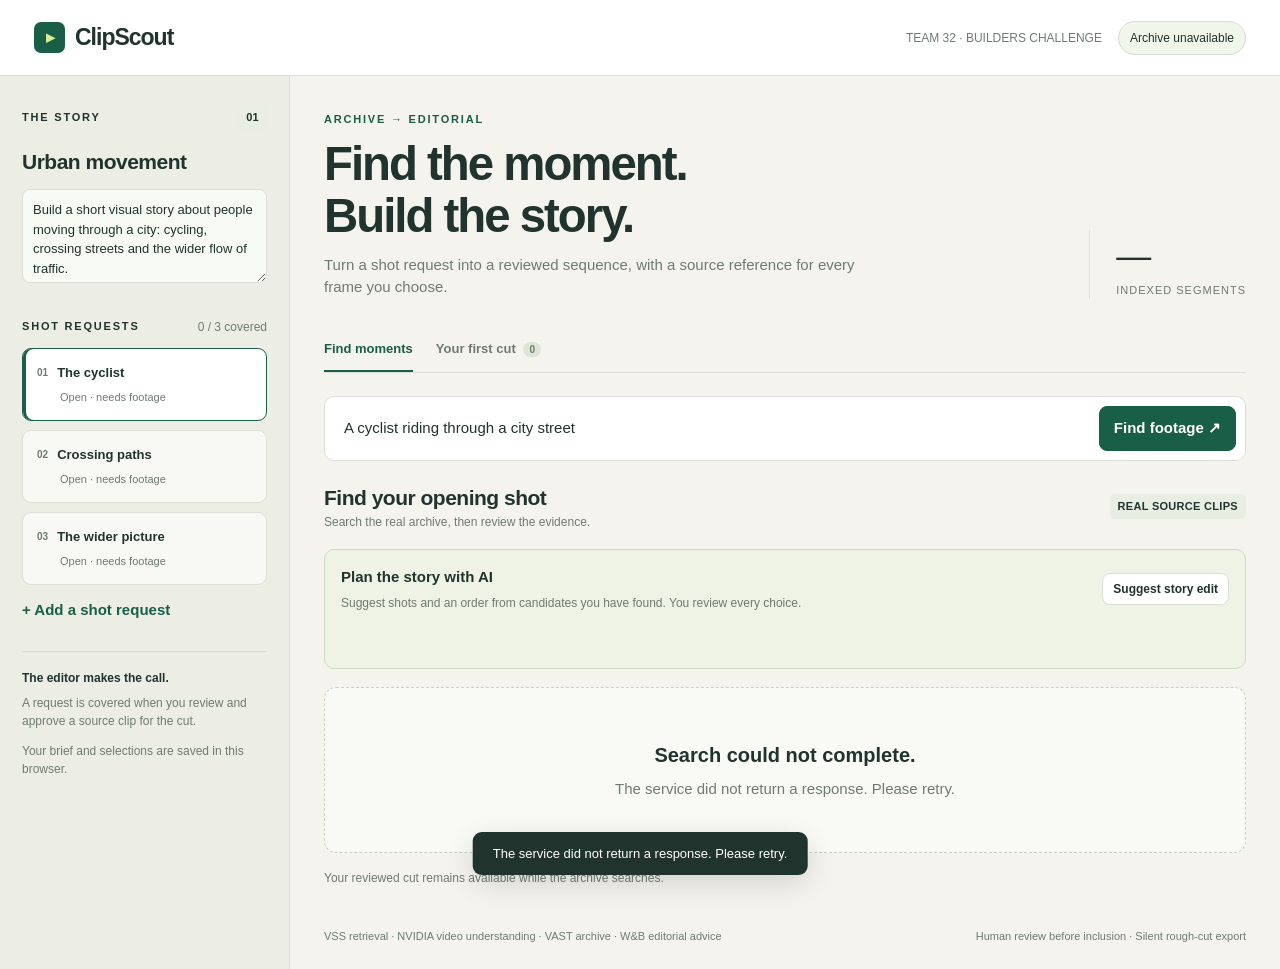
==== commit 24e166bb: "Merge Track B and verify W&B editorial advice in the deployed desk" ====
--- a/index.html
+++ b/index.html
@@ -3,15 +3,17 @@
 <head><meta charset="utf-8"><meta name="viewport" content="width=device-width, initial-scale=1"><title>ClipScout — From a brief to a first cut</title>
 <style>
 :root{--ink:#20332d;--muted:#6f7b72;--paper:#f4f3ed;--line:#dddeda;--green:#195e46;--lime:#d4ee95;--orange:#d95b37}*{box-sizing:border-box}body{margin:0;background:var(--paper);color:var(--ink);font:15px/1.5 'Segoe UI',Arial,sans-serif}button,input,textarea{font:inherit}button{cursor:pointer;border:1px solid var(--line);background:white;border-radius:8px;padding:10px 14px;color:var(--ink);font-weight:600}button:hover{border-color:var(--green);background:#f1f6ed}button:disabled{opacity:.45;cursor:not-allowed}button.primary{background:var(--green);border-color:var(--green);color:white}button.dark{background:var(--ink);color:white;border-color:var(--ink)}button.small{font-size:12px;padding:6px 10px}button.text{background:transparent;border:0;padding:5px 0;color:var(--green)}input,textarea{border:1px solid var(--line);background:#fff;border-radius:8px;padding:10px;width:100%;color:var(--ink)}textarea{resize:vertical}h1,h2,h3,p{margin:0}h1{font-size:clamp(32px,3.7vw,52px);line-height:1.1;letter-spacing:-2px;font-weight:650}h2{font-size:21px;letter-spacing:-.5px}h3{font-size:16px}.muted{color:var(--muted)}.eyebrow{font-size:11px;letter-spacing:1.8px;font-weight:750;text-transform:uppercase}.tag{display:inline-block;font-size:11px;font-weight:650;padding:4px 8px;border-radius:5px;background:#e9eee5;letter-spacing:.3px}.pill{display:inline-flex;gap:8px;align-items:center;padding:7px 11px;border:1px solid #d3ddd1;border-radius:30px;background:#f1f6eb;font-size:12px}.dot{width:7px;height:7px;background:#6d9829;border-radius:50%}header{height:76px;background:#fff;border-bottom:1px solid var(--line);display:flex;align-items:center;justify-content:space-between;padding:0 34px;gap:20px}.brand{display:flex;align-items:center;gap:10px;font-size:23px;font-weight:750;letter-spacing:-1px}.brand-icon{height:31px;width:31px;border-radius:7px;background:var(--green);display:grid;place-items:center;color:var(--lime);font-size:17px}.header-right{display:flex;gap:16px;align-items:center}.team{font-size:12px;color:var(--muted)}.layout{display:grid;grid-template-columns:290px 1fr;min-height:calc(100vh - 76px)}aside{padding:29px 22px;background:#eceee6;border-right:1px solid var(--line)}.aside-top{display:flex;justify-content:space-between;align-items:center;margin-bottom:16px}.brief{font-size:13px;background:#f8faf4;min-height:94px}.section-label{margin:28px 0 12px;display:flex;justify-content:space-between;align-items:center}.shot{display:block;width:100%;text-align:left;padding:14px;margin-bottom:9px;background:#f8f9f4;border:1px solid #dce1d5;border-radius:9px;font-size:13px;font-weight:500}.shot.active{border-color:var(--green);box-shadow:inset 3px 0 var(--green);background:white}.shot-top{display:flex;gap:9px;align-items:center;margin-bottom:7px}.shot-number{font-size:10px;color:var(--muted);font-weight:700}.shot-state{display:block;font-size:11px;color:var(--muted);margin-left:23px}.shot-state.done{color:var(--green)}.aside-note{font-size:12px;color:var(--muted);margin-top:25px;border-top:1px solid var(--line);padding-top:17px}main{padding:35px 34px 24px;min-width:0}.hero{display:flex;align-items:flex-end;justify-content:space-between;gap:24px;margin-bottom:28px}.hero p{margin-top:12px;max-width:540px;color:var(--muted)}.hero .eyebrow{color:var(--green);margin-bottom:10px}.metric{flex-shrink:0;border-left:1px solid var(--line);padding-left:26px}.metric strong{font-size:35px;letter-spacing:-1px;font-weight:500}.metric p{font-size:11px;letter-spacing:1px;margin-top:0;text-transform:uppercase}.tabs{display:flex;gap:23px;border-bottom:1px solid var(--line);margin-bottom:23px}.tab{border:0;border-radius:0;padding:12px 0;background:transparent;font-size:13px;color:var(--muted);border-bottom:2px solid transparent}.tab.active{color:var(--green);border-color:var(--green)}.tab-count{font-size:10px;background:#dde5d5;padding:2px 6px;border-radius:20px;margin-left:4px}.searchbox{display:flex;gap:10px;background:#fff;padding:9px;border:1px solid var(--line);border-radius:10px}.searchbox input{border:0;outline:none;min-width:0}.searchbox button{flex-shrink:0}.results-head{display:flex;justify-content:space-between;align-items:center;margin:21px 0 14px;gap:15px}.results-head p{font-size:12px;color:var(--muted)}.grid{display:grid;grid-template-columns:repeat(3,minmax(0,1fr));gap:17px}.clip{border:1px solid var(--line);border-radius:11px;overflow:hidden;background:white}.preview{aspect-ratio:16/9;background:#1c2924;position:relative;cursor:pointer}.preview video{width:100%;height:100%;object-fit:contain;display:block}.preview .duration{position:absolute;bottom:9px;right:9px;background:#1b2829d9;color:white;padding:2px 6px;font-size:11px;border-radius:4px}.preview .play{position:absolute;inset:0;display:grid;place-items:center;pointer-events:none}.preview .play span{border:1px solid #ffffff88;background:#0005;color:white;border-radius:50%;width:38px;height:38px;display:grid;place-items:center;font-size:13px}.clip-body{padding:14px}.clip-top{display:flex;justify-content:space-between;gap:6px;align-items:center}.clip .location{font-size:11px;text-transform:uppercase;letter-spacing:1px;color:var(--green);font-weight:700}.score{font-size:10px;color:var(--muted)}.clip h3{margin:9px 0 7px;overflow-wrap:anywhere;font-size:13px}.description{font-size:12px;color:var(--muted);height:54px;overflow:hidden;display:-webkit-box;-webkit-line-clamp:3;-webkit-box-orient:vertical;line-height:18px}.clip-foot{border-top:1px solid #edf0e7;margin-top:13px;padding-top:11px;display:flex;align-items:center;justify-content:space-between;gap:8px;font-size:11px}.empty{padding:52px 20px;text-align:center;border:1px dashed #c9d1c1;border-radius:12px;background:#f9faf6;color:var(--muted)}.empty strong{display:block;color:var(--ink);font-size:20px;margin-bottom:8px}.loader{display:inline-block;width:19px;height:19px;border:2px solid #d6decf;border-top-color:var(--green);border-radius:50%;animation:spin .8s linear infinite;margin-right:8px;vertical-align:middle}@keyframes spin{to{transform:rotate(360deg)}}.statusbar{min-height:24px;font-size:12px;color:var(--muted);margin-top:16px}.cut-layout{display:grid;grid-template-columns:minmax(0,1fr) 310px;gap:24px}.cut-player{background:#182720;border-radius:12px;overflow:hidden;min-height:230px;display:grid;place-items:center;color:#b6c4b9}.cut-player video{width:100%;max-height:390px;display:block}.sequence{display:flex;gap:9px;margin-top:14px;overflow:auto;padding-bottom:8px}.sequence-item{min-width:145px;max-width:175px;background:#fff;border:1px solid var(--line);border-radius:8px;padding:12px;font-size:12px}.sequence-item.playing{border:2px solid var(--green)}.sequence-item .controls{display:flex;gap:5px;margin-top:11px}.export-box{background:white;border:1px solid var(--line);border-radius:12px;padding:20px}.export-box p{font-size:12px;color:var(--muted);margin:10px 0 16px}.export-box button{width:100%;margin-top:9px}.export-link{display:block;margin-top:10px;padding:11px;background:var(--lime);color:var(--ink);font-weight:700;text-align:center;border-radius:7px;text-decoration:none}.export-status{font-size:12px;margin-top:14px;overflow-wrap:anywhere}.provenance{font-size:12px;color:var(--muted);padding-top:20px;margin-top:25px;border-top:1px solid var(--line)}dialog{border:1px solid var(--line);border-radius:15px;width:min(880px,94vw);padding:0;box-shadow:0 30px 100px #10231f40;color:var(--ink)}dialog::backdrop{background:#16261fc0;backdrop-filter:blur(3px)}.dialog-head{padding:18px 22px;display:flex;justify-content:space-between;align-items:center;border-bottom:1px solid var(--line)}.review-grid{display:grid;grid-template-columns:1.25fr 1fr}.review-video{background:#15261f;display:flex;align-items:center}.review-video video{width:100%}.review-info{padding:22px;max-height:420px;overflow:auto}.review-info p{font-size:13px;margin:12px 0}.source{font:11px/1.5 Consolas,monospace;overflow-wrap:anywhere;background:#f1f4ed;padding:10px;border-radius:7px}.review-footer{padding:18px 22px;border-top:1px solid var(--line);display:flex;align-items:center;justify-content:space-between;gap:20px}.review-footer label{font-size:12px;display:flex;align-items:center;gap:8px}.review-footer input{width:auto}.toast{position:fixed;bottom:25px;left:50%;transform:translateX(-50%);background:#20332d;color:white;padding:12px 20px;border-radius:9px;box-shadow:0 8px 30px #0002;z-index:20;font-size:13px;max-width:90vw}.footer{font-size:11px;color:var(--muted);display:flex;justify-content:space-between;gap:16px;margin-top:35px}.hidden{display:none!important}@media(max-width:1200px){.grid{grid-template-columns:repeat(2,minmax(0,1fr))}.layout{grid-template-columns:255px 1fr}.cut-layout{grid-template-columns:1fr}.hero .metric{display:none}}@media(max-width:760px){header{padding:0 18px}.layout{display:block}aside{border-right:0;border-bottom:1px solid var(--line);padding:20px}.shot-list{display:flex;gap:8px;overflow:auto}.shot{min-width:190px}.aside-note,.section-label{margin-top:14px}main{padding:24px 18px}.grid{grid-template-columns:1fr}.header-right .team{display:none}.review-grid{grid-template-columns:1fr}.review-info{max-height:260px}.review-footer{align-items:flex-start}.hero h1{font-size:36px}.footer{flex-direction:column}}
+
+.advisor-box{background:#eef3e6;border:1px solid #cedac1;border-radius:10px;padding:16px;margin:18px 0}.advisor-head{display:flex;justify-content:space-between;align-items:center;gap:18px}.advisor-box p{font-size:12px;color:var(--muted);margin-top:5px}.advice-row{border-top:1px solid #d7e1cb;margin-top:12px;padding-top:12px;display:flex;justify-content:space-between;gap:12px;align-items:center;font-size:13px}.advice-row strong{display:block}.advice-row button{flex-shrink:0}.advice-gap{color:#90542f}.advice-meta{font-size:11px;color:var(--muted);margin-top:12px}
 </style></head>
 <body>
 <header><div class="brand"><span class="brand-icon">▸</span>ClipScout</div><div class="header-right"><span class="team">TEAM 32 · BUILDERS CHALLENGE</span><span class="pill" id="connection"><span class="dot"></span>Connecting to archive</span></div></header>
 <div class="layout"><aside><div class="aside-top"><span class="eyebrow">The story</span><span class="tag">01</span></div><h2 style="margin-bottom:12px">Urban movement</h2><label class="hidden" for="brief">Story brief</label><textarea id="brief" class="brief" aria-label="Story brief">Build a short visual story about people moving through a city: cycling, crossing streets and the wider flow of traffic.</textarea><div class="section-label"><span class="eyebrow">Shot requests</span><span class="muted" id="coverage" style="font-size:12px">0 / 3 covered</span></div><div id="shot-list" class="shot-list"></div><button id="add-shot" class="text">+ Add a shot request</button><div class="aside-note"><strong style="color:var(--ink)">The editor makes the call.</strong><p style="margin-top:7px">A request is covered when you review and approve a source clip for the cut.</p><p style="margin-top:12px">Your brief and selections are saved in this browser.</p></div></aside>
 <main><section class="hero"><div><div class="eyebrow">Archive → editorial</div><h1>Find the moment.<br>Build the story.</h1><p>Turn a shot request into a reviewed sequence, with a source reference for every frame you choose.</p></div><div class="metric"><strong id="archive-count">—</strong><p>Indexed segments</p></div></section>
 <nav class="tabs"><button id="find-tab" class="tab active">Find moments</button><button id="cut-tab" class="tab">Your first cut <span class="tab-count" id="cut-count">0</span></button></nav>
-<section id="find-panel"><form id="search-form" class="searchbox"><input id="query" aria-label="Describe a shot" placeholder="Describe the scene your story needs…" maxlength="600"><button id="search-button" class="primary" type="submit">Find footage ↗</button></form><div class="results-head"><div><h2 id="result-title">Find your opening shot</h2><p id="result-subtitle">Search the real archive, then review the evidence.</p></div><span class="tag">REAL SOURCE CLIPS</span></div><div id="results" class="grid"></div><button id="mark-gap" class="small hidden" style="margin-top:16px">None fit — mark a scene gap</button><div id="search-state" class="statusbar"></div></section>
+<section id="find-panel"><form id="search-form" class="searchbox"><input id="query" aria-label="Describe a shot" placeholder="Describe the scene your story needs…" maxlength="600"><button id="search-button" class="primary" type="submit">Find footage ↗</button></form><div class="results-head"><div><h2 id="result-title">Find your opening shot</h2><p id="result-subtitle">Search the real archive, then review the evidence.</p></div><span class="tag">REAL SOURCE CLIPS</span></div><section class="advisor-box" aria-label="Editorial advice"><div class="advisor-head"><div><strong>Plan the story with AI</strong><p>Suggest shots and an order from candidates you have found. You review every choice.</p></div><button id="advice-button" class="small">Suggest story edit</button></div><div id="advice-status" class="statusbar" aria-live="polite"></div><div id="advice-results"></div></section><div id="results" class="grid"></div><button id="mark-gap" class="small hidden" style="margin-top:16px">None fit — mark a scene gap</button><div id="search-state" class="statusbar"></div></section>
 <section id="cut-panel" class="hidden"><div class="results-head"><div><h2>Your reviewed sequence</h2><p id="cut-summary">Only editor-approved clips appear here.</p></div><button id="play-cut" class="small">▶ Play sequence</button></div><div class="cut-layout"><div><div class="cut-player"><video id="cut-video" controls playsinline class="hidden"></video><span id="cut-placeholder">Review a clip to begin your first cut.</span></div><div id="sequence" class="sequence"></div></div><div class="export-box"><span class="eyebrow">Deliver a cut</span><h2 style="margin-top:8px">Ready for review.</h2><p>Export the selected shots in order as a silent 720p MP4. Source IDs and original In/Out points travel with the shot list.</p><button id="render-button" class="primary" disabled>Render MP4</button><button id="shotlist-button" disabled>Download source shot list</button><div id="export-status" class="export-status"></div></div></div><div class="provenance">Archive montage: sources may come from different locations and capture times. Timecodes refer to the original parent clips. This sequence does not imply a continuous event.</div></section>
-<div class="footer"><span>VSS retrieval · NVIDIA video understanding · VAST archive</span><span>Human review before inclusion · Silent rough-cut export</span></div></main></div>
+<div class="footer"><span>VSS retrieval · NVIDIA video understanding · VAST archive · W&B editorial advice</span><span>Human review before inclusion · Silent rough-cut export</span></div></main></div>
 <dialog id="review"><div class="dialog-head"><div><span class="eyebrow">Evidence review</span><h3 id="review-title" style="margin-top:4px"></h3></div><button id="close-review" class="small" aria-label="Close review">✕</button></div><div class="review-grid"><div class="review-video"><video id="review-video" controls playsinline></video></div><div class="review-info"><span class="tag" id="review-location"></span><p id="review-range"></p><p id="review-description"></p><p class="muted">AI-generated description. Verify what is visible in the clip.</p><div class="source" id="review-source"></div></div></div><div class="review-footer"><label><input type="checkbox" id="verified">I reviewed this clip and it fits the shot request.</label><button id="approve" class="primary" disabled>Approve for cut</button></div></dialog>
 <dialog id="add-dialog"><div class="dialog-head"><h2>Add a shot request</h2><button id="close-add" class="small">✕</button></div><form id="add-form" style="padding:22px"><label for="new-label">Short label</label><input id="new-label" required maxlength="50" placeholder="e.g. Establishing shot" style="margin:6px 0 15px"><label for="new-query">Describe what should be visible</label><textarea id="new-query" required minlength="3" maxlength="600" placeholder="e.g. A wide view of vehicles moving through an intersection" style="margin:6px 0 15px"></textarea><button class="primary" type="submit">Add request</button></form></dialog>
 <div id="toast" class="toast hidden" role="status"></div>
@@ -23,6 +25,7 @@
 const defaults=[{id:'cyclist',label:'The cyclist',query:'A cyclist riding through a city street'},{id:'crossing',label:'Crossing paths',query:'Pedestrians crossing a street at a crosswalk'},{id:'traffic',label:'The wider picture',query:'A wide view of moving traffic on a highway'}];
 let saved={};try{saved=JSON.parse(localStorage.getItem('clipscout-editorial-v1')||'{}')}catch(e){}
 let shots=Array.isArray(saved.shots)&&saved.shots.length?saved.shots:defaults, cut=Array.isArray(saved.cut)?saved.cut:[], active=shots[0].id, results=[], reviewing=null, busy=false, playIndex=0, playingSequence=false, renderJob=null;
+const candidatesByRequest=new Map();let adviceBusy=false;
 if(saved.brief)$('brief').value=saved.brief;
 const fmt=s=>`${Math.floor(s/60).toString().padStart(2,'0')}:${Math.floor(s%60).toString().padStart(2,'0')}`;
 function save(){try{localStorage.setItem('clipscout-editorial-v1',JSON.stringify({shots,cut,brief:$('brief').value}))}catch(e){notify('Browser storage is unavailable; export your shot list before leaving.')}}
@@ -34,7 +37,7 @@
 async function search(refresh=false){
  if(busy)return;
  const query=$('query').value.trim();if(query.length<3)return notify('Describe a shot in at least three characters.');
- busy=true;$('mark-gap').classList.add('hidden');$('search-button').disabled=true;$('search-button').textContent='Searching…';
+ busy=true;$('add-shot').disabled=true;$('mark-gap').classList.add('hidden');$('search-button').disabled=true;$('search-button').textContent='Searching…';
  $('results').innerHTML='<div class="empty" style="grid-column:1/-1"><span class="loader"></span>Finding source footage in the VSS archive…</div>';
  $('search-state').textContent='Your reviewed cut remains available while the archive searches.';
  const shot=shots.find(s=>s.id===active);shot.query=query;const started=Date.now();
@@ -45,7 +48,7 @@
    await new Promise(resolve=>setTimeout(resolve,1500));job=await request('search-jobs/'+job.id);
   }
   if(job.status!=='done')throw Error(job.error||'Search could not complete. Please retry.');
-  const data=job.result;results=data.clips;shot.candidates=results.length;shot.gap=!results.length;
+  const data=job.result;results=data.clips;candidatesByRequest.set(shot.id,results);$('advice-results').replaceChildren();$('advice-status').textContent='Candidates updated. Request fresh advice when ready.';shot.candidates=results.length;shot.gap=!results.length;
   $('mark-gap').classList.toggle('hidden',!results.length||cut.some(c=>c.shotId===active));drawShots();save();drawResults();
   $('result-title').textContent=`Candidates for “${shot.label}”`;
   const age=Math.max(0,Math.floor((Date.now()/1000-data.retrieved_at)/60));
@@ -53,7 +56,7 @@
   $('search-state').textContent='Similarity is a ranking score, not a probability. Review the clip before adding it. ';
   const fresh=document.createElement('button');fresh.className='text';fresh.textContent='Refresh from archive';fresh.onclick=()=>search(true);$('search-state').append(fresh);
  }catch(e){$('results').innerHTML='<div class="empty" style="grid-column:1/-1"><strong>Search could not complete.</strong><span id="search-error"></span></div>';$('search-error').textContent=e.message}
- finally{busy=false;$('search-button').disabled=false;$('search-button').textContent='Find footage ↗'}
+ finally{busy=false;$('add-shot').disabled=false;$('search-button').disabled=false;$('search-button').textContent='Find footage ↗'}
 }
 function openReview(clip){reviewing=clip;$('review-title').textContent=shots.find(s=>s.id===active).label;$('review-location').textContent=`${clip.location.replaceAll('_',' ')} · ${clip.camera}`;$('review-range').textContent=`Source ${fmt(clip.in)} → ${fmt(clip.out)} · ${clip.duration.toFixed(1)} seconds`;$('review-description').textContent=clip.reason;$('review-source').textContent=clip.source;$('verified').checked=false;$('approve').disabled=true;$('review-video').src=media(clip.id);$('review').showModal()}
 function invalidateExport(){renderJob=null;$('source-list-download')?.remove();$('export-status').replaceChildren();$('render-button').disabled=cut.length===0}
@@ -72,6 +75,28 @@
  }catch(e){notify(e.message)}finally{$('shotlist-button').disabled=!cut.length}
 }
 async function render(){if(!cut.length||renderJob)return;$('render-button').disabled=true;$('export-status').textContent='Starting export…';try{const job=await request('render',exportPayload());renderJob=job.id;const poll=async()=>{if(renderJob!==job.id)return;try{const current=await request('jobs/'+job.id);if(current.status==='done'){$('export-status').innerHTML=`<strong>MP4 ready · ${current.duration_sec}s</strong><a class="export-link" href="${api('jobs/'+job.id+'/download')}">Download MP4 ↓</a><a class="export-link" href="${api('jobs/'+job.id+'/sources')}" download="ClipScout_Source_Shot_List.json">Source shot list ↓</a><p style="margin-bottom:0">Download the source shot list alongside your video.</p>`;return}if(current.status==='error')throw Error(current.error);$('export-status').textContent=`Normalizing and assembling ${current.completed} / ${current.total} shots…`;setTimeout(poll,2000)}catch(e){renderJob=null;$('render-button').disabled=false;$('export-status').textContent=e.message}};poll()}catch(e){renderJob=null;$('render-button').disabled=false;$('export-status').textContent=e.message}}
-$('find-tab').onclick=()=>showTab('find');$('cut-tab').onclick=()=>showTab('cut');$('search-form').onsubmit=e=>{e.preventDefault();search()};$('brief').oninput=save;$('close-review').onclick=()=>$('review').close();$('review').onclose=()=>{$('review-video').pause();$('review-video').removeAttribute('src');$('review-video').load()};$('verified').onchange=()=>$('approve').disabled=!$('verified').checked;$('approve').onclick=approve;$('play-cut').onclick=()=>{playingSequence=true;playShot(0)};$('cut-video').onended=()=>{if(playingSequence)playShot(playIndex+1)};$('cut-video').onerror=()=>{if(cut.length)notify('This cached clip is unavailable. Search again to refresh it.')};$('render-button').onclick=render;$('shotlist-button').onclick=downloadList;$('add-shot').onclick=()=>{if(shots.length>=12)return notify('Keep this cut focused: up to 12 shot requests.');$('add-dialog').showModal()};$('close-add').onclick=()=>$('add-dialog').close();$('add-form').onsubmit=e=>{e.preventDefault();const label=$('new-label').value.trim(),query=$('new-query').value.trim();if(!label||query.length<3)return;const shot={id:crypto.randomUUID(),label,query};shots.push(shot);active=shot.id;$('query').value=query;save();drawShots();$('add-dialog').close();$('add-form').reset();showTab('find');search()};
+async function suggestStory(){
+ if(adviceBusy)return;
+ const refs=[],clips=new Map();
+ for(const shot of shots){
+  const found=candidatesByRequest.get(shot.id)||[];
+  const selected=cut.filter(c=>c.shotId===shot.id);
+  const unique=new Map([...selected,...found].map(c=>[c.id,c]));
+  for(const c of [...unique.values()].slice(0,5)){refs.push({id:c.id,request_id:shot.id});clips.set(c.id,c)}
+ }
+ if(!refs.length)return notify('Find candidate footage before requesting editorial advice.');
+ adviceBusy=true;$('advice-button').disabled=true;$('advice-status').textContent='Asking W&B to assess these candidate descriptions…';$('advice-results').replaceChildren();
+ try{
+  const data=await request('advice',{brief:$('brief').value,requests:shots.map(({id,label,query})=>({id,label,query})),candidates:refs});
+  $('advice-status').textContent=data.inference_called?`W&B advice · ${(data.elapsed_ms/1000).toFixed(1)}s · ${data.candidate_count} supplied candidates`:'No model call: no candidates available.';
+  const labels=new Map(shots.map(s=>[s.id,s.label]));
+  const ordered=data.proposed_order.map(id=>data.suggestions.find(s=>s.candidate_id===id)).filter(Boolean);
+  $('advice-results').innerHTML=ordered.map((s,i)=>`<div class="advice-row"><div><strong>${i+1}. ${esc(labels.get(s.request_id)||s.request_id)}</strong><p>${esc(s.why)}</p></div><button class="small" data-advice-id="${esc(s.candidate_id)}" data-advice-request="${esc(s.request_id)}">Review suggestion</button></div>`).join('')+data.potential_gaps.map(g=>`<div class="advice-row advice-gap"><div><strong>Potential gap: ${esc(labels.get(g.request_id)||g.request_id)}</strong><p>${esc(g.why)}</p></div></div>`).join('')+`<div class="advice-meta">${esc(data.model)} · Based on supplied descriptions only. The sequence above is proposed; your cut and coverage are unchanged.</div>`;
+  for(const b of document.querySelectorAll('[data-advice-id]'))b.onclick=()=>{const clip=clips.get(b.dataset.adviceId);if(!clip)return;active=b.dataset.adviceRequest;drawShots();openReview(clip)};
+ }catch(e){$('advice-status').textContent=e.message+' Your cut and candidates are unchanged.'}
+ finally{adviceBusy=false;$('advice-button').disabled=false}
+}
+$('advice-button').onclick=suggestStory;
+$('find-tab').onclick=()=>showTab('find');$('cut-tab').onclick=()=>showTab('cut');$('search-form').onsubmit=e=>{e.preventDefault();search()};$('brief').oninput=()=>{save();$('advice-results').replaceChildren();$('advice-status').textContent='Brief changed. Request fresh advice when ready.'};$('close-review').onclick=()=>$('review').close();$('review').onclose=()=>{$('review-video').pause();$('review-video').removeAttribute('src');$('review-video').load()};$('verified').onchange=()=>$('approve').disabled=!$('verified').checked;$('approve').onclick=approve;$('play-cut').onclick=()=>{playingSequence=true;playShot(0)};$('cut-video').onended=()=>{if(playingSequence)playShot(playIndex+1)};$('cut-video').onerror=()=>{if(cut.length)notify('This cached clip is unavailable. Search again to refresh it.')};$('render-button').onclick=render;$('shotlist-button').onclick=downloadList;$('add-shot').onclick=()=>{if(shots.length>=12)return notify('Keep this cut focused: up to 12 shot requests.');$('add-dialog').showModal()};$('close-add').onclick=()=>$('add-dialog').close();$('add-form').onsubmit=e=>{e.preventDefault();const label=$('new-label').value.trim(),query=$('new-query').value.trim();if(!label||query.length<3)return;const shot={id:crypto.randomUUID(),label,query};shots.push(shot);active=shot.id;$('query').value=query;save();drawShots();$('add-dialog').close();$('add-form').reset();showTab('find');search()};
 drawShots();$('query').value=shots[0].query;request('status').then(s=>{$('connection').innerHTML='<span class="dot"></span>Archive connected';$('archive-count').textContent=Number(s.clips).toLocaleString()}).catch(e=>{$('connection').textContent='Archive unavailable';notify(e.message)});search();
 </script></body></html>
